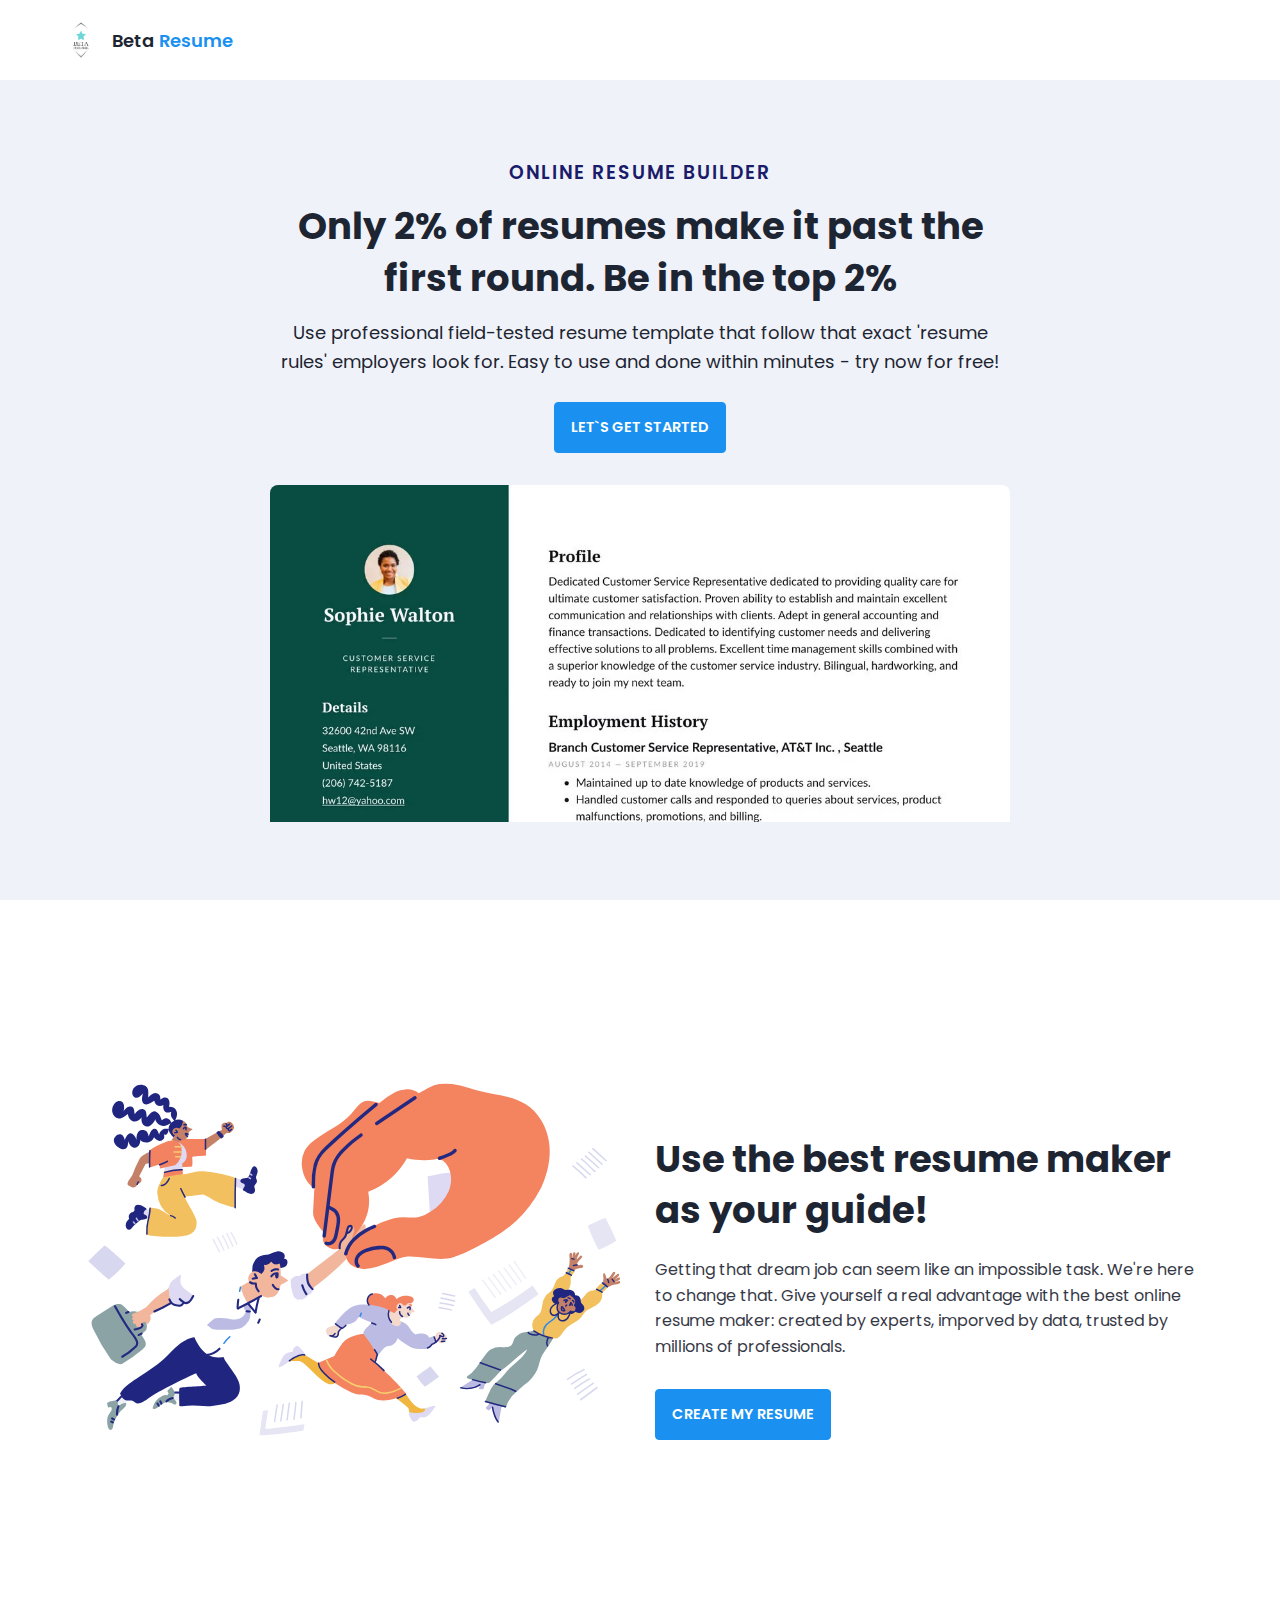
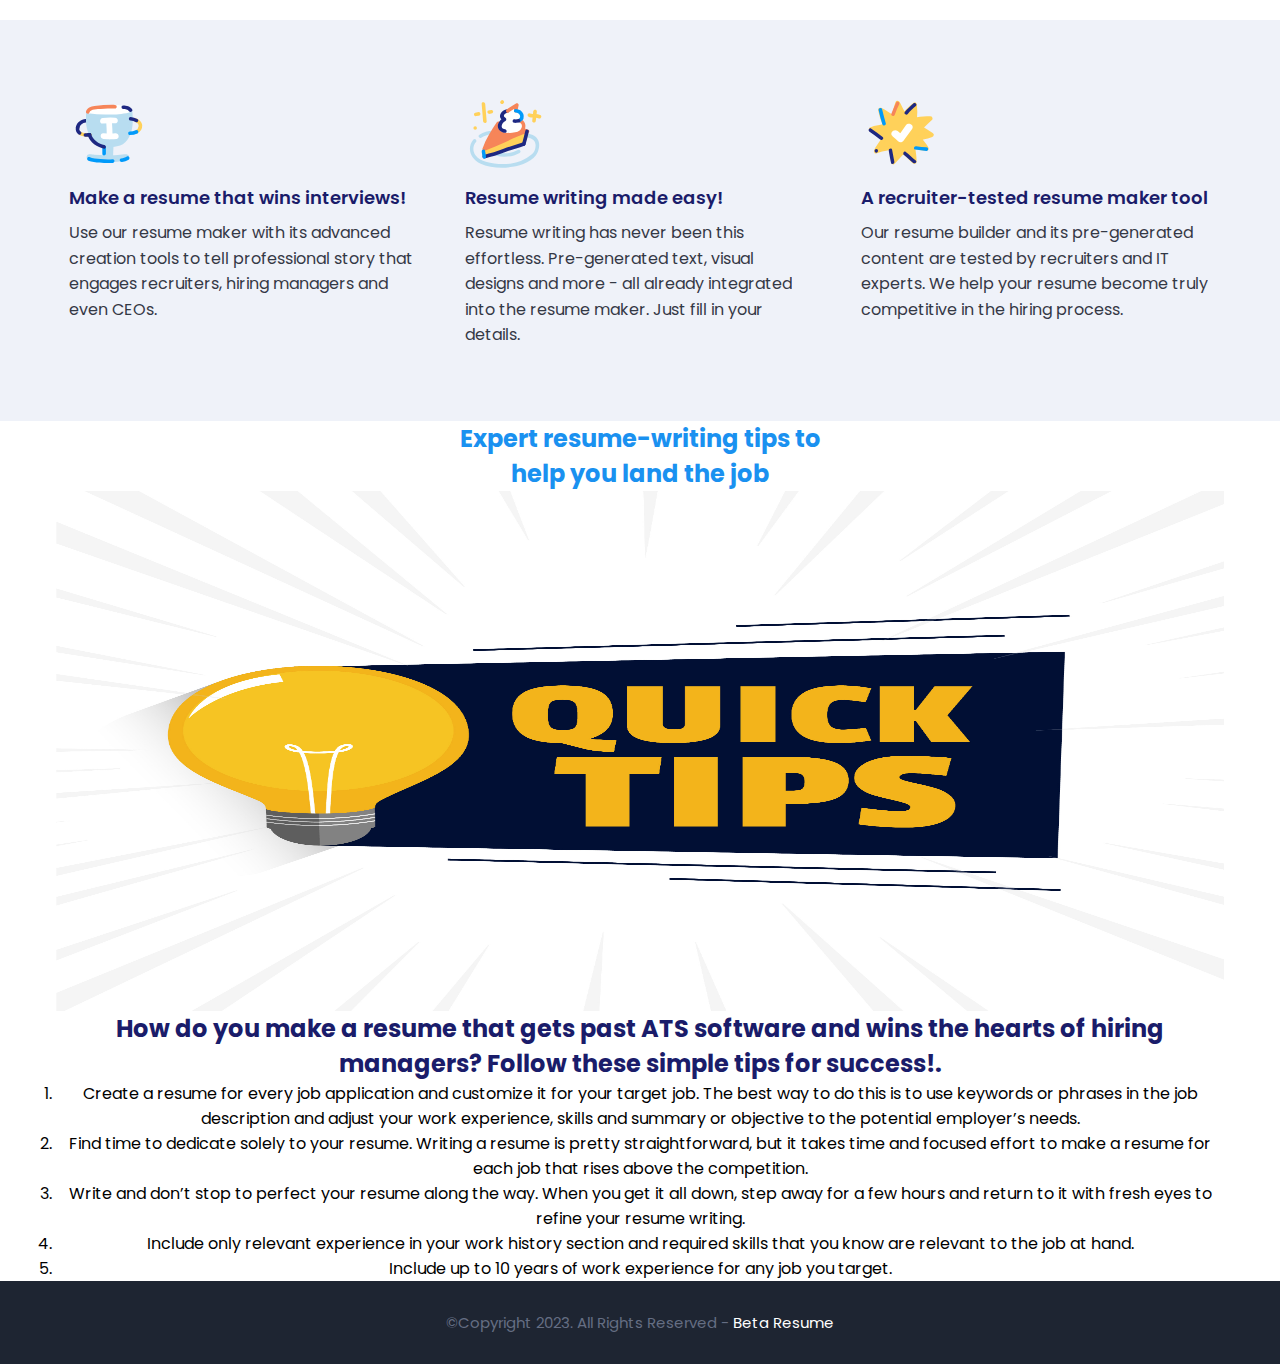
==== index.html @ abdddcf3 "Add files via upload" ====
<!DOCTYPE html>
<html lang="en">

<head>
    <meta charset="utf-8">
    <meta http-equiv="X-UA-Compatible" content="IE=edge">
    <meta name="viewport" content="width=device-width, initial-scale=1.0" />
    <link rel="icon" type="image/png" sizes="32x32" href="/assets/images/favicon-32x32.png" />
    <title>BetaResume</title>
    <!-- bootstrap cdn -->
    <link href="https://cdn.jsdelivr.net/npm/bootstrap@5.3.0-alpha1/dist/css/bootstrap.min.css" rel="stylesheet"
        integrity="sha384-GLhlTQ8iRABdZLl6O3oVMWSktQOp6b7In1Zl3/Jr59b6EGGoI1aFkw7cmDA6j6gD" crossorigin="anonymous" />

        <link href="https://cdn.jsdelivr.net/npm/bootstrap@5.3.0/dist/css/bootstrap.min.css" rel="stylesheet" integrity="sha384-9ndCyUaIbzAi2FUVXJi0CjmCapSmO7SnpJef0486qhLnuZ2cdeRhO02iuK6FUUVM" crossorigin="anonymous">
        <script src="https://cdn.jsdelivr.net/npm/bootstrap@5.3.0/dist/js/bootstrap.bundle.min.js" integrity="sha384-geWF76RCwLtnZ8qwWowPQNguL3RmwHVBC9FhGdlKrxdiJJigb/j/68SIy3Te4Bkz" crossorigin="anonymous"></script>


    <!-- custom css -->
    <link rel="stylesheet" href="assets/css/main.css">
</head>

<body>

    <nav class="navbar bg-white fixed-top">
        <div class="container">
            <div class="navbar-content">
                <div class="brand-and-toggler">
                    <a href="index.html" class="navbar-brand">
                        <img src="assets/images/129697247_padded_logo.png" alt="" class="navbar-brand-icon">
                        <span class="navbar-brand-text">Beta <span>Resume</span>
                    </a>
                    <a href="http://localhost/project/register.php">
                        <!-- <button>Register/ Login </button> --><button type="button"
                            class="btn btn-login btn-primary ms-lg-4 px-4 fs-18 mt-3 mt-lg-0">
                            Register / Login
                        </button>
                    </a>
                </div>
            </div>
        </div>
    </nav>

    <header class="header bg-bright" id="header">
        <div class="container">
            <div class="header-content text-center">
                <h3 class="text-uppercase text-blue-dark fw-6 ls-2">online resume builder</h3>
                <h1 class="lg-title">Only 2% of resumes make it past the first round. Be in the top 2%</h1>
                <p class="text-dark fs-18">Use professional field-tested resume template that follow that exact 'resume
                    rules' employers look for. Easy to use and done within minutes - try now for free!</p>
                <a href="http://localhost/project/register.php" class="btn btn-primary text-uppercase">Let`s get started</a>
                <img src="assets/images/dublin-resume-templates.avif" alt="">
            </div>
        </div>
    </header>

    <div class="section-one">
        <div class="container">
            <div class="section-one-content">
                <div class="section-one-l">
                    <img src="assets/images/visual-0c7080adf17f1f207276f613447c924f667dab34b7ac415cd7ef653172defd0b.svg"
                        alt="">
                </div>
                <div class="section-one-r text-center">
                    <h2 class="lg-title">Use the best resume maker as your guide!</h2>
                    <p class="text">Getting that dream job can seem like an impossible task. We're here to change that.
                        Give yourself a real advantage with the best online resume maker: created by experts, imporved
                        by data, trusted by millions of professionals.</p>
                    <div class="btn-group">
                        <a href="http://localhost/project/register.php" class="btn btn-primary text-uppercase">Create my resume</a>
                        <!-- <a href = "#" class = "btn btn-secondary text-uppercase">watch video</a> -->
                    </div>
                </div>
            </div>
        </div>
    </div>

    <div class="section-two bg-bright">
        <div class="container">
            <div class="section-two-content">
                <div class="section-items">
                    <div class="section-item">
                        <div class="section-item-icon">
                            <img src="assets/images/feature-1-edf4481d69166ac81917d1e40e6597c8d61aa970ad44367ce78049bf830fbda5.svg"
                                alt="">
                        </div>
                        <h5 class="section-item-title">Make a resume that wins interviews!</h5>
                        <p class="text">Use our resume maker with its advanced creation tools to tell professional story
                            that engages recruiters, hiring managers and even CEOs.</p>
                    </div>

                    <div class="section-item">
                        <div class="section-item-icon">
                            <img src="assets/images/feature-2-a7a471bd973c02a55d1b3f8aff578cd3c9a4c5ac4fc74423d94ecc04aef3492b.svg"
                                alt="">
                        </div>
                        <h5 class="section-item-title">Resume writing made easy!</h5>
                        <p class="text">Resume writing has never been this effortless. Pre-generated text, visual
                            designs and more - all already integrated into the resume maker. Just fill in your details.
                        </p>
                    </div>

                    <div class="section-item">
                        <div class="section-item-icon">
                            <img src="assets/images/feature-3-4e87a82f83e260488c36f8105e26f439fdc3ee5009372bb5e12d9421f32eabdd.svg"
                                alt="">
                        </div>
                        <h5 class="section-item-title">A recruiter-tested resume maker tool</h5>
                        <p class="text">Our resume builder and its pre-generated content are tested by recruiters and IT
                            experts. We help your resume  become truly competitive in the hiring process.</p>
                    </div>
                </div>
            </div>
        </div>
    </div>


    <section>
        <div class="container pb-5 mb-5 pt-5">
            <div class="row section-title text-center">
                <div class="col-12">
                    <h2 class="display-3 text-blue fw-bold pt-5 pb-5">
                        Expert resume-writing tips to <br> help you land the job
                    </h2>
                    <div class="clearfix">
                        <img src="/assets/images/34085583_sl_091620_35180_40.jpg"
                            class="col-md-6 float-md-end mb-3 ms-md-3" alt="img">

                        <h2 class="expert">
                            How do you make a resume that gets past ATS software and wins the hearts of hiring
                            managers? Follow these simple tips for success!.
                        </h2>
                        <ol>
                            <li>
                                Create a resume for every job application and customize it for your target job. The
                                best way to do this is to use keywords or phrases in the job description and adjust
                                your work experience, skills and summary or objective to the potential employer’s
                                needs.
                            </li>
                            <li class="pt-5">
                                Find time to dedicate solely to your resume. Writing a resume is pretty
                                straightforward, but it takes time and focused effort to make a resume for each job
                                that rises above the competition.
                            </li>
                            <li class="pt-5">
                                Write and don’t stop to perfect your resume along the way. When you get it all down,
                                step away for a few hours and return to it with fresh eyes to refine your resume
                                writing.
                            </li>
                            <li class="pt-5">
                                Include only relevant experience in your work history section and required skills
                                that you know are relevant to the job at hand.
                            </li>
                            <li class="pt-5">
                                Include up to 10 years of work experience for any job you target.
                            </li>
                        </ol>


                    </div>
                </div>
            </div>
        </div>
    </section>


    <footer class="footer bg-dark">
        <div class="container">
            <div class="footer-content text-center">
                <p class="fs-15">&copy;Copyright 2023. All Rights Reserved - <span>Beta Resume</span></p>
            </div>
        </div>
    </footer>

    <script>
        function myFunction() {
            window.location.href = "http://programminghead.com";
        }
    </script>

</body>

</html>
---- assets/css/main.css ----
@import url('https://fonts.googleapis.com/css2?family=Manrope:wght@200;300;400;500;600;700;800&family=Poppins:ital,wght@0,100;0,200;0,300;0,400;0,500;0,600;0,700;0,800;0,900;1,100;1,200;1,300;1,400;1,500;1,600;1,700;1,800;1,900&display=swap');

:root {
    --clr-blue: #1A91F0;
    --clr-blue-mid: #1170CD;
    --clr-blue-dark: #1A1C6A;
    --clr-white: #fff;
    --clr-bright: #EFF2F9;
    --clr-dark: #1e2532;
    --clr-black: #000;
    --clr-grey: #656e83;
    --clr-green: #084C41;
    --font-poppins: 'Poppins', sans-serif;
    --font-manrope: 'Manrope', sans-serif;
    ;
    --transition: all 300ms ease-in-out;
    
}

* {
    padding: 0;
    margin: 0;
    box-sizing: border-box;
}

html {
    font-size: 10px;
}

body {
    font-size: 1.6rem;
    font-family: var(--font-poppins);
}

button {
    border: none;
    background-color: transparent;
    outline: 0;
    cursor: pointer;
    font-family: inherit;
}

img {
    width: 100%;
    display: block;
}

a {
    text-decoration: none;
    color: #1A91F0;
}

/* fonts */
.font-poppins {
    font-family: var(--font-poppins);
}

.font-manrope {
    font-family: var(--font-manrope);
}

/* text colors */
.text-blue {
    color: var(--clr-blue);
}

.text-blue-mid {
    color: var(--clr-blue-mid);
}

.text-blue-dark {
    color: var(--clr-blue-dark);
}

.text-bright {
    color: var(--clr-bright);
}

.text-dark {
    color: var(--clr-dark);
}

.text-grey {
    color: var(--clr-grey);
}

.text-white {
    color: var(--clr-white);
}

/* backgrounds */
.bg-blue {
    background-color: var(--clr-blue);
}

.bg-blue-mid {
    background-color: var(--clr-blue-mid);
}

.bg-blue-dark {
    background-color: var(--clr-blue-dark);
}

.bg-bright {
    background-color: var(--clr-bright);
}

.bg-dark {
    background-color: var(--clr-dark);
}

.bg-grey {
    background-color: var(--clr-grey);
}

.bg-white {
    background-color: var(--clr-white);
}

.bg-black {
    background-color: var(--clr-black);
}

.bg-green {
    background-color: var(--clr-green);
}

.text-center {
    text-align: center;
}

.text-left {
    text-align: left;
}

.text-right {
    text-align: right;
}

.text-uppercase {
    text-transform: uppercase;
}

.text-lowercase {
    text-transform: lowercase;
}

.text-capitalize {
    text-transform: capitalize;
}

.text {
    color: var(--clr-dark);
    opacity: 0.9;
    margin: 2rem 0;
    line-height: 1.6;
}

.fw-2 {
    font-weight: 200;
}

.fw-3 {
    font-weight: 300;
}

.fw-4 {
    font-weight: 400;
}

.fw-5 {
    font-weight: 500;
}

.fw-6 {
    font-weight: 600;
}

.fw-7 {
    font-weight: 700;
}

.fw-8 {
    font-weight: 800;
}

.fs-13 {
    font-size: 13px;
}

.fs-14 {
    font-size: 14px;
}

.fs-15 {
    font-size: 15px;
}

.fs-16 {
    font-size: 16px;
}

.fs-17 {
    font-size: 17px;
}

.fs-18 {
    font-size: 18px;
}

.fs-19 {
    font-size: 19px;
}

.fs-20 {
    font-size: 20px;
}

.fs-21 {
    font-size: 21px;
}

.fs-22 {
    font-size: 22px;
}

.fs-23 {
    font-size: 23px;
}

.fs-24 {
    font-size: 24px;
}

.fs-25 {
    font-size: 25px;
}

.ls-1 {
    letter-spacing: 1px;
}

.ls-2 {
    letter-spacing: 2px;
}

.container {
    max-width: 1200px;
    margin: 0 auto;
    padding: 0 1.6rem;
}

/* bars button */
.bars {
    display: flex;
    flex-direction: column;
    justify-content: space-between;
    height: 16.5px;
    width: 25px;
}

.bars .bar {
    width: 100%;
    height: 2px;
    background-color: var(--clr-blue);
    transition: var(--transition);
}

.bars:hover .bar {
    background-color: var(--clr-dark);
}

/* buttons */
.btn {
    font-size: 14.5px;
    font-weight: 600;
    padding: 1.4rem 1.6rem;
    border-radius: 4px;
    display: inline-block;
}

.btn-primary {
    background-color: var(--clr-blue);
    color: var(--clr-white);
    border: 1px solid var(--clr-blue);
    transition: var(--transition);
}

.btn-primary:hover {
    background-color: transparent;
    color: var(--clr-dark);
    border-color: var(--clr-grey);
}

.btn-secondary {
    background-color: transparent;
    color: var(--clr-dark);
    border: 1px solid var(--clr-grey);
    transition: var(--transition);
}

.btn-secondary:hover {
    background-color: var(--clr-blue);
    color: var(--clr-white);
    border-color: var(--clr-blue);
}

.btn-group button:first-child,
.btn-group a:first-child {
    margin-right: 1rem !important;
}

/* navbar part */
.navbar {
    height: 80px;
    display: flex;
    align-items: center;
    box-shadow: rgba(0, 0, 0, 0.08) 0px 3px 8px;
}

.navbar .container {
    width: 100%;
}

.navbar-brand {
    display: flex;
    align-items: center;
    justify-content: flex-start;
    font-size: 1.8rem;
}

.navbar-brand-text {
    color: var(--clr-dark);
    font-weight: 600;
}

.navbar-brand-text span {
    color: var(--clr-blue);
}

.navbar-brand-icon {
    width: 25px;
    margin-right: 6px;
    opacity: 0.8;
}

.navbar-content button {
    position: relative;
    left: 900px;
}

.brand-and-toggler {
    display: flex;
    align-items: center;
    justify-content: space-between;
}

.brand-and-toggler img {
    width: 50px;
}

.header {
    min-height: calc(100vh - 80px);
    display: flex;
    flex-direction: column;
    align-items: center;
    justify-content: center;
}

.header-content {
    max-width: 740px;
    margin-right: auto;
    margin-left: auto;
}

.header-content img {
    max-width: 760px;
    border-top-right-radius: 8px;
    border-top-left-radius: 8px;
    margin-top: 3.2rem;
}

.lg-title {
    margin: 1.4rem 0;
    font-size: 37px;
    line-height: 1.4;
    color: var(--clr-dark);
}

.header-content p {
    margin-bottom: 2.6rem;
    line-height: 1.6;
}


/* section one */
.section-one {
    padding: 64px 0;
    min-height: 80vh;
    display: flex;
    align-items: center;
}

.section-one-l img {
    max-width: 545px;
    margin-right: auto;
    margin-left: auto;
}

.section-one-r {
    margin-top: 4rem;
}

.section-one .btn-group {
    margin-top: 2rem;
}

.section-one-r {
    max-width: 545px;
    margin-right: auto;
    margin-left: auto;
}

.section-one-r .btn-group {
    margin-top: 3rem;
}

/* section two */
.section-two {
    padding: 64px 0;
}

.section-two .section-items {
    display: grid;
    gap: 2rem;
}

.section-two .section-item {
    max-width: 350px;
    text-align: center;
    margin-right: auto;
    margin-left: auto;
}

.section-two .section-item-icon {
    margin: 1rem 0;
}

.section-two .section-item-icon img {
    width: 80px;
    margin-right: auto;
    margin-left: auto;
}

.section-two .section-item-title {
    color: var(--clr-blue-dark);
    font-size: 1.8rem;
    font-weight: 600;
}

.section-two .text {
    margin: 0.9rem 0;
}

.clearfix ul {
    font-size: 16px;

}

.clearfix img {
    height: 520px;

}

.faq-img {
    width: 30%;
    padding-bottom: 20px;
}

/* footer */
.footer {
    padding: 3rem 0;
}

.footer-content p {
    color: var(--clr-grey);
}

.footer-content p span {
    color: var(--clr-white);
}

/* media queries */
@media screen and (min-width: 768px) {
    .section-two .section-items {
        grid-template-columns: repeat(2, 1fr);
    }
}

@media screen and (min-width: 992px) {
    .section-one-content {
        display: grid;
        grid-template-columns: repeat(2, 1fr);
        column-gap: 3rem;
    }

    .section-one-r {
        text-align: left;
    }

    .section-two .section-items {
        grid-template-columns: repeat(3, 1fr);
    }

    .section-two .section-item {
        text-align: left;
    }

    .section-two .section-item-icon img {
        margin-left: 0;
    }
}



/* resume page */
#about-sc {
    padding: 64px 0;
}

.cv-form-row-title {
    background-color: var(--clr-dark);
    padding: 0.8rem 1.6rem;
    margin-bottom: 2rem;
}

.cv-form-row-title h3 {
    color: var(--clr-white);
    font-weight: 500;
    text-transform: uppercase;
    letter-spacing: 1.5px;
    font-size: 1.7rem;
}

.cv-form-blk {
    margin: 3rem 0;
}

.cv-form-row {
    padding: 3rem 2rem 0 2rem;
    border: 1px solid rgba(0, 0, 0, 0.08);
    margin-bottom: 1rem;
    position: relative;
}

textarea {
    resize: none;
}

.form-elem {
    margin-bottom: 3rem;
    position: relative;
}

.form-label {
    display: block;
    font-weight: 600;
    font-size: 14px;
    color: var(--clr-dark);
    margin-bottom: 0.5rem;
}

.form-control {
    border-radius: none;
    border: 1px solid rgba(0, 0, 0, 0.1);
    font-size: 14px;
    padding: 0.8rem 1.6rem;
    font-family: inherit;
    width: 100%;
    outline: 0;
    transition: var(--transition);
}

.form-control:focus {
    border-color: rgba(0, 0, 0, 0.3);
}

.form-text {
    color: #ca0b00;
    font-size: 12px;
    position: absolute;
    letter-spacing: 0.5px;
    top: calc(100% + 2px);
    left: 0;
    width: 100%;
}

.cols-3,
.cols-2 {
    display: grid;
}

.repeater-add-btn {
    width: 25px;
    height: 25px;
    background-color: var(--clr-blue-mid);
    font-size: 1.6rem;
    color: var(--clr-white);
    margin: 1rem 0;
}

.repeater-remove-btn {
    position: absolute;
    top: 10px;
    right: 10px;
    z-index: 999;
    width: 25px;
    height: 25px;
    border-radius: 50%;
    background-color: #ca0b00;
    color: var(--clr-white);
    font-size: 1.6rem;
}

/* preview section */
.preview-cnt {
    border-radius: 5px;
    display: grid;
    grid-template-columns: 32% auto;
    box-shadow: rgba(149, 157, 165, 0.2) 0px 8px 24px;
    overflow: hidden;
}

.preview-cnt-l {
    padding: 3rem 3rem 2rem 3rem;
}

.preview-cnt-r {
    padding: 3rem 3rem 3rem 4rem;
}

.preview-cnt-l .preview-blk:nth-child(1) {
    text-align: center;
}

.preview-image {
    width: 120px;
    height: 120px;
    border-radius: 50%;
    overflow: hidden;
    margin-right: auto;
    margin-left: auto;
}

.preview-image img {
    width: 100%;
    height: 100%;
    object-fit: cover;
}

.preview-item-name {
    font-size: 1.8rem;
    font-weight: 600;
    margin: 1.8rem 0;
    position: relative;
}

.preview-item-name::after {
    position: absolute;
    content: "";
    bottom: -10px;
    width: 50px;
    height: 1.5px;
    background-color: rgba(255, 255, 255, 0.5);
    left: 50%;
    transform: translateX(-50%);
}

.preview-blk {
    padding: 1rem 0;
    margin-bottom: 1rem;
}

.preview-blk-title h4 {
    text-transform: uppercase;
    letter-spacing: 0.5px;
    border-bottom: 0.5px solid rgba(0, 0, 0, 0.08);
    padding-bottom: 0.5rem;
}

.preview-blk-title {
    margin-bottom: 1rem;
}

.preview-blk-list .preview-item {
    font-size: 1.5rem;
    margin-bottom: 0.2rem;
    opacity: 0.95;
}

.preview-cnt-r .preview-blk-title {
    color: var(--clr-dark);
}

.preview-cnt-r .preview-blk-list .preview-item {
    margin-top: 1.8rem;
}


.achievements-items.preview-blk-list .preview-item span:first-child,
.educations-items.preview-blk-list .preview-item span:first-child,
.experiences-items.preview-blk-list .preview-item span:first-child {
    display: block;
    font-weight: 600;
    margin-bottom: 1rem;
    background-color: rgba(0, 0, 0, 0.03);
}

.educations-items.preview-blk-list .preview-item span:nth-child(2),
.experiences-items.preview-blk-list .preview-item span:nth-child(2) {
    font-weight: 600;
    margin-right: 1rem;
}

.educations-items.preview-blk-list .preview-item span:nth-child(3),
.experiences-items.preview-blk-list .preview-item span:nth-child(3) {
    font-style: italic;
    margin-right: 1rem;
}

.educations-items.preview-blk-list .preview-item span:nth-child(4),
.educations-items.preview-blk-list .preview-item span:nth-child(5),
.experiences-items.preview-blk-list .preview-item span:nth-child(4),
.experiences-items.preview-blk-list .preview-item span:nth-child(5) {
    margin-right: 1rem;
    background-color: var(--clr-green);
    color: var(--clr-white);
    padding: 0 1rem;
    border-radius: 0.6rem;
}

.educations-items.preview-blk-list .preview-item span:nth-child(6),
.experiences-items.preview-blk-list .preview-item span:nth-child(6) {
    font-size: 12px;
    display: block;
    opacity: 0.8;
    margin-top: 1rem;
}

.projects-items.preview-blk-list .preview-item span {
    display: block;
}


.expert {
    color: #1A1C6A;
}



/* media queries */

@media screen and (min-width: 768px) {
    .cols-3 {
        grid-template-columns: repeat(3, 1fr);
        column-gap: 2rem;
    }

    .cols-2 {
        grid-template-columns: repeat(2, 1fr);
        column-gap: 2rem;
    }
}

@media screen and (max-width:992px) {
    .section-title .display-6 {
        font-size: 45px;
    }

    .navbar-content button {
        position: relative;
        left: 230px;
    }
}

@media screen and (min-width: 992px) {
    .cv-form-row {
        padding: 3rem 3rem 0rem 3rem;
    }

    .cols-3 {
        grid-template-columns: repeat(3, 1fr);
    }

}

.print-btn-sc {
    margin: 2rem 0 6rem 0;
}

/* print section */
@media print {
    body * {
        visibility: hidden;
    }

    .non_print_area {
        display: none;
    }

    .print_area,
    .print_area * {
        visibility: visible;
    }

    .print_area {
        width: 100%;
        position: absolute;
        left: 0;
        top: 0;
        overflow: hidden;
    }
}
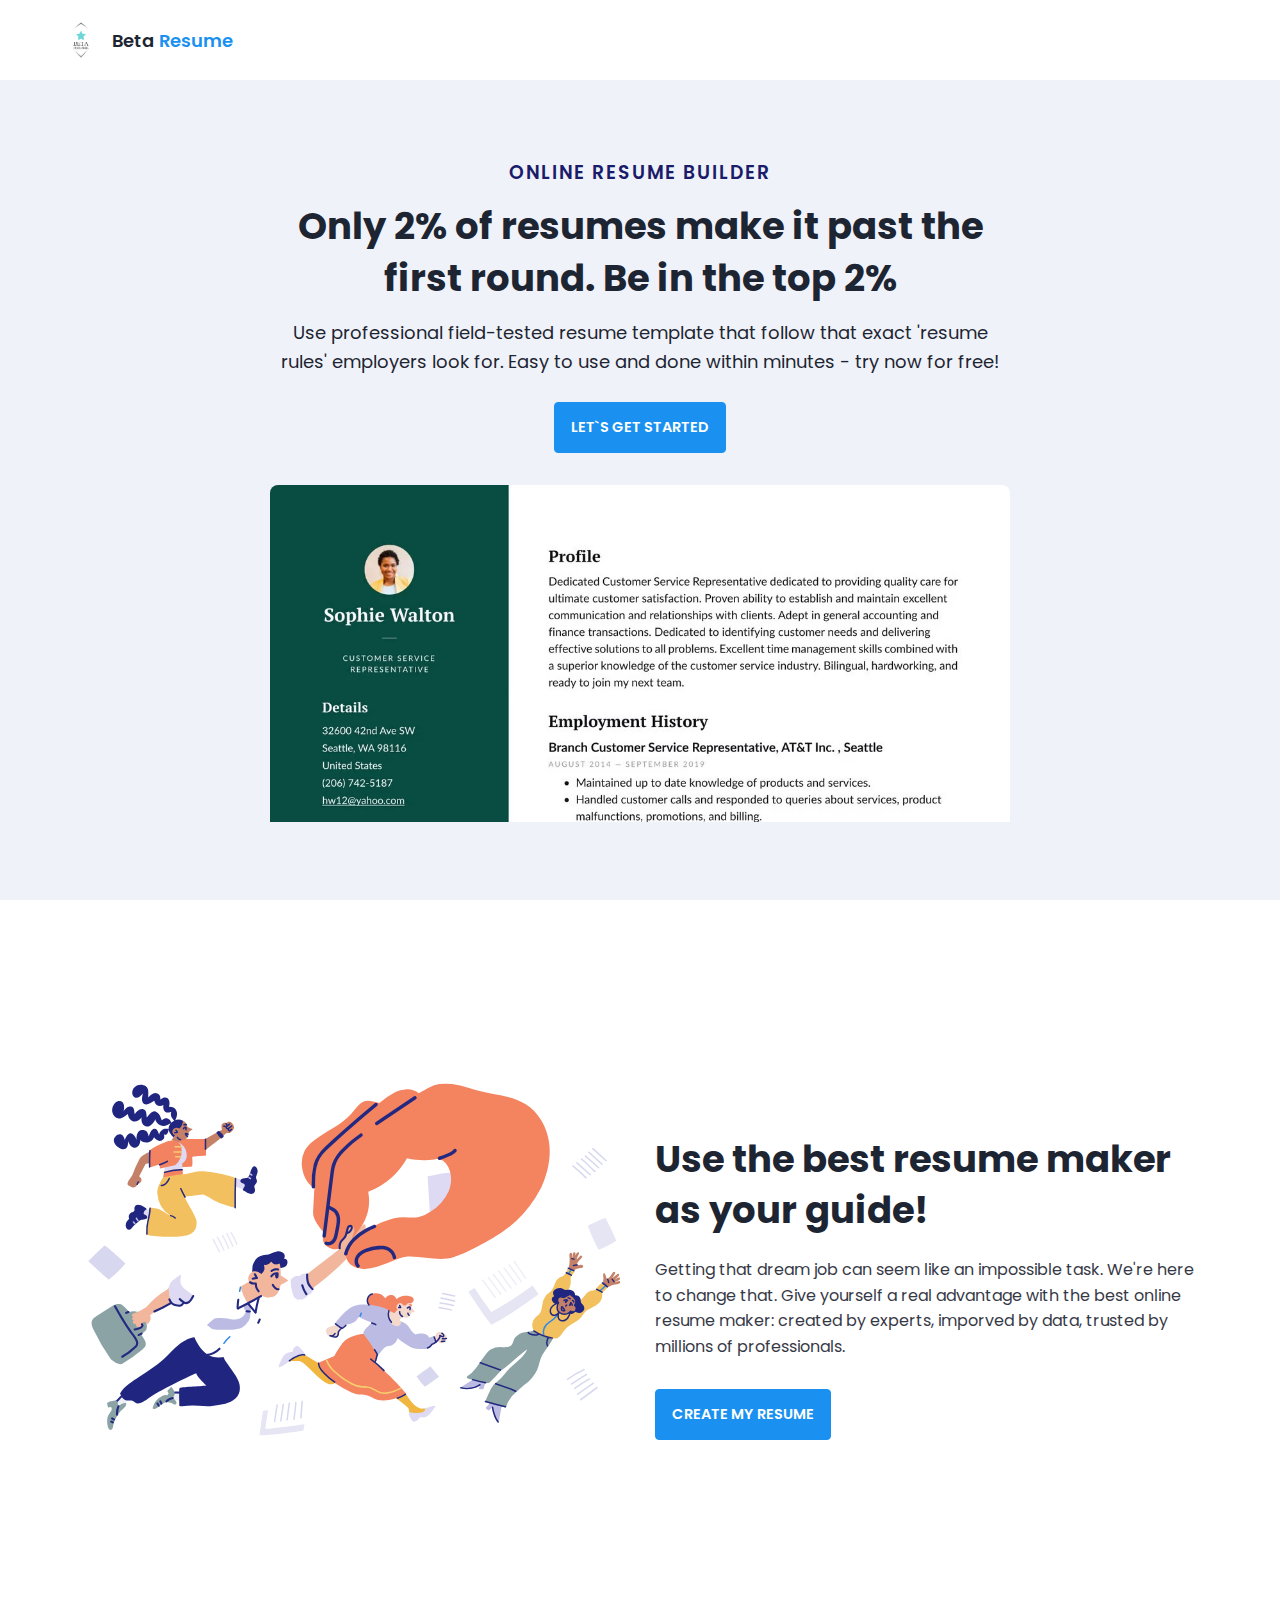
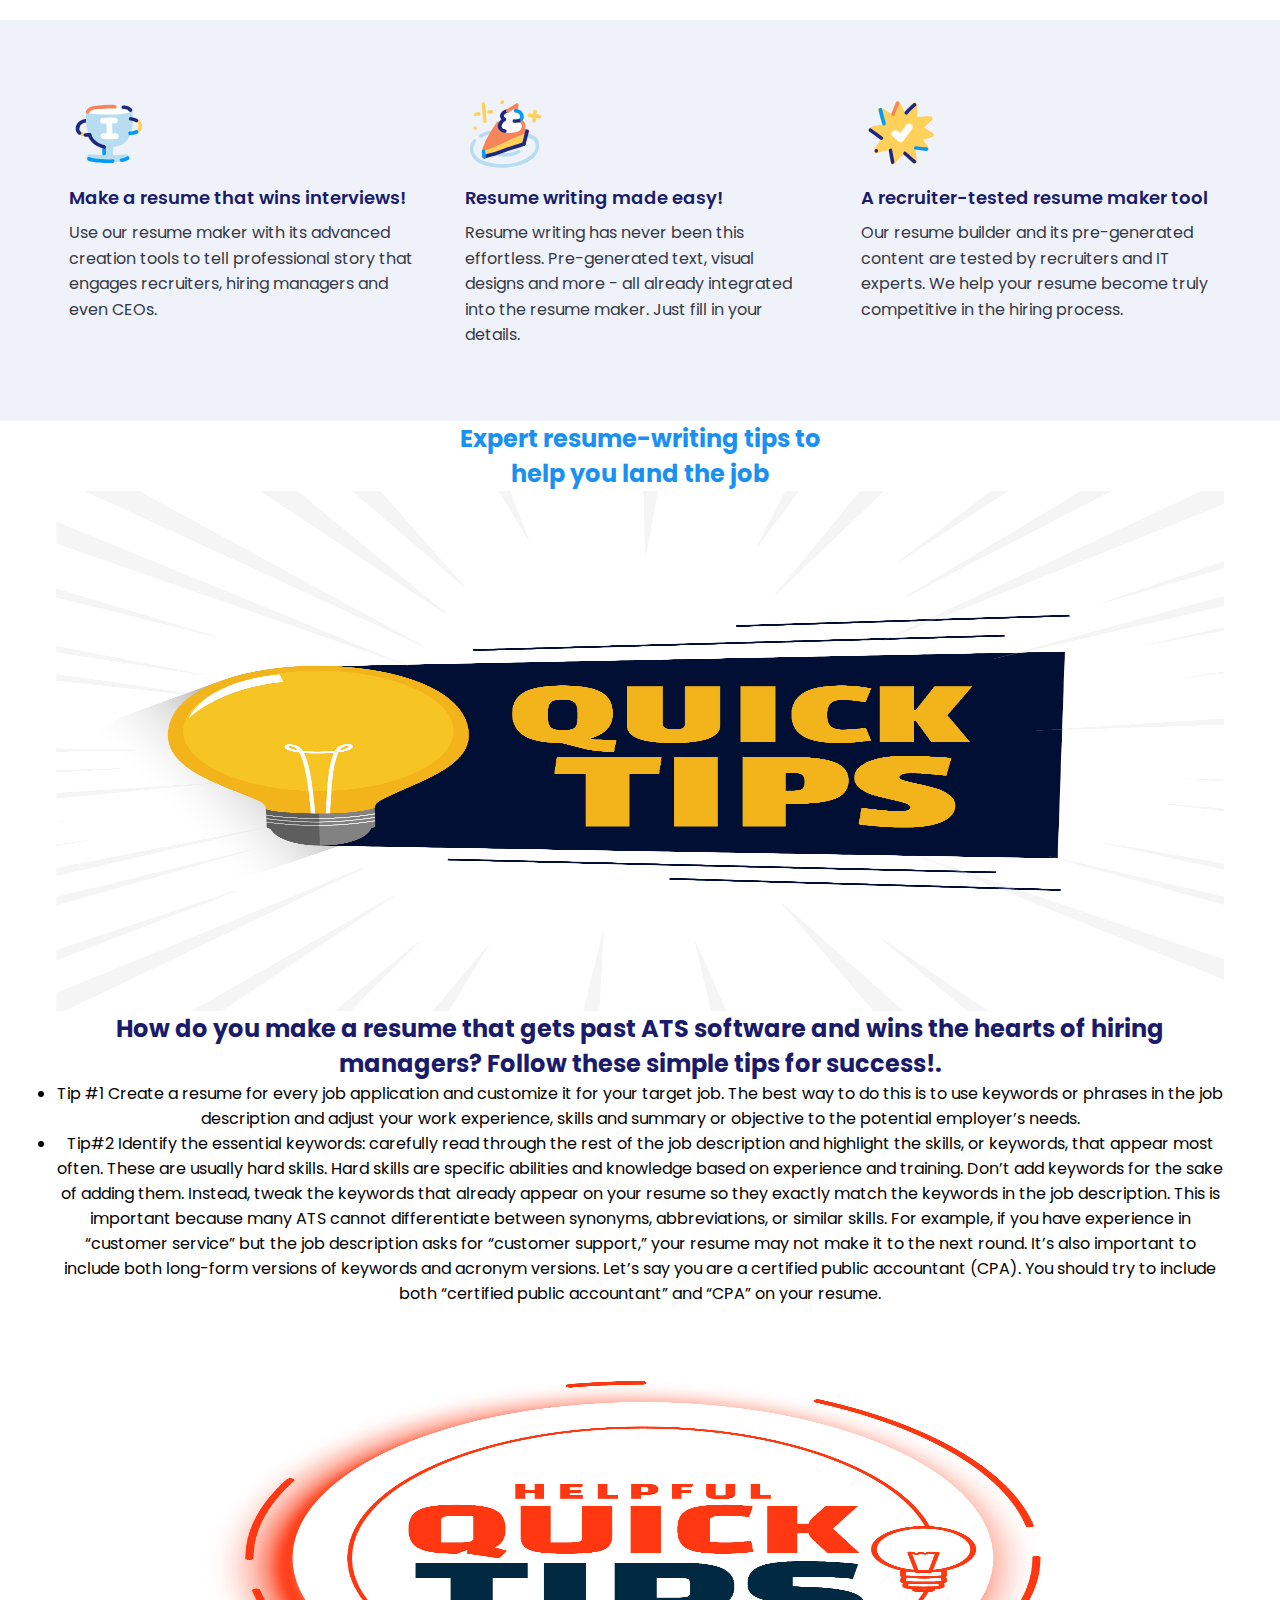
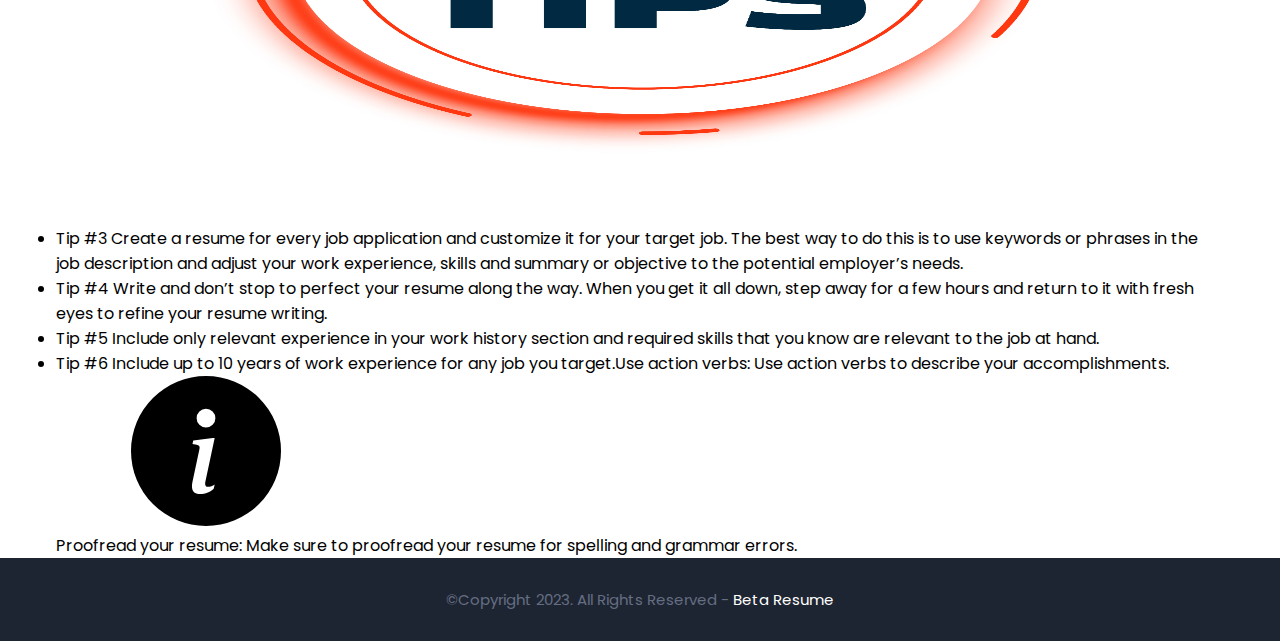
==== commit f34554fd: "Update index.html" ====
--- a/index.html
+++ b/index.html
@@ -11,8 +11,11 @@
     <link href="https://cdn.jsdelivr.net/npm/bootstrap@5.3.0-alpha1/dist/css/bootstrap.min.css" rel="stylesheet"
         integrity="sha384-GLhlTQ8iRABdZLl6O3oVMWSktQOp6b7In1Zl3/Jr59b6EGGoI1aFkw7cmDA6j6gD" crossorigin="anonymous" />
 
-        <link href="https://cdn.jsdelivr.net/npm/bootstrap@5.3.0/dist/css/bootstrap.min.css" rel="stylesheet" integrity="sha384-9ndCyUaIbzAi2FUVXJi0CjmCapSmO7SnpJef0486qhLnuZ2cdeRhO02iuK6FUUVM" crossorigin="anonymous">
-        <script src="https://cdn.jsdelivr.net/npm/bootstrap@5.3.0/dist/js/bootstrap.bundle.min.js" integrity="sha384-geWF76RCwLtnZ8qwWowPQNguL3RmwHVBC9FhGdlKrxdiJJigb/j/68SIy3Te4Bkz" crossorigin="anonymous"></script>
+    <link href="https://cdn.jsdelivr.net/npm/bootstrap@5.3.0/dist/css/bootstrap.min.css" rel="stylesheet"
+        integrity="sha384-9ndCyUaIbzAi2FUVXJi0CjmCapSmO7SnpJef0486qhLnuZ2cdeRhO02iuK6FUUVM" crossorigin="anonymous">
+    <script src="https://cdn.jsdelivr.net/npm/bootstrap@5.3.0/dist/js/bootstrap.bundle.min.js"
+        integrity="sha384-geWF76RCwLtnZ8qwWowPQNguL3RmwHVBC9FhGdlKrxdiJJigb/j/68SIy3Te4Bkz"
+        crossorigin="anonymous"></script>
 
 
     <!-- custom css -->
@@ -47,7 +50,8 @@
                 <h1 class="lg-title">Only 2% of resumes make it past the first round. Be in the top 2%</h1>
                 <p class="text-dark fs-18">Use professional field-tested resume template that follow that exact 'resume
                     rules' employers look for. Easy to use and done within minutes - try now for free!</p>
-                <a href="http://localhost/project/register.php" class="btn btn-primary text-uppercase">Let`s get started</a>
+                <a href="http://localhost/project/register.php" class="btn btn-primary text-uppercase">Let`s get
+                    started</a>
                 <img src="assets/images/dublin-resume-templates.avif" alt="">
             </div>
         </div>
@@ -66,7 +70,8 @@
                         Give yourself a real advantage with the best online resume maker: created by experts, imporved
                         by data, trusted by millions of professionals.</p>
                     <div class="btn-group">
-                        <a href="http://localhost/project/register.php" class="btn btn-primary text-uppercase">Create my resume</a>
+                        <a href="http://localhost/project/register.php" class="btn btn-primary text-uppercase">Create my
+                            resume</a>
                         <!-- <a href = "#" class = "btn btn-secondary text-uppercase">watch video</a> -->
                     </div>
                 </div>
@@ -106,7 +111,7 @@
                         </div>
                         <h5 class="section-item-title">A recruiter-tested resume maker tool</h5>
                         <p class="text">Our resume builder and its pre-generated content are tested by recruiters and IT
-                            experts. We help your resume  become truly competitive in the hiring process.</p>
+                            experts. We help your resume become truly competitive in the hiring process.</p>
                     </div>
                 </div>
             </div>
@@ -115,7 +120,7 @@
 
 
     <section>
-        <div class="container pb-5 mb-5 pt-5">
+        <div class="container  mb-5 pt-5">
             <div class="row section-title text-center">
                 <div class="col-12">
                     <h2 class="display-3 text-blue fw-bold pt-5 pb-5">
@@ -129,31 +134,76 @@
                             How do you make a resume that gets past ATS software and wins the hearts of hiring
                             managers? Follow these simple tips for success!.
                         </h2>
-                        <ol>
-                            <li>
+                        <ul>
+                            <li> Tip #1
                                 Create a resume for every job application and customize it for your target job. The
                                 best way to do this is to use keywords or phrases in the job description and adjust
                                 your work experience, skills and summary or objective to the potential employer’s
                                 needs.
-                            </li>
-                            <li class="pt-5">
-                                Find time to dedicate solely to your resume. Writing a resume is pretty
-                                straightforward, but it takes time and focused effort to make a resume for each job
-                                that rises above the competition.
-                            </li>
-                            <li class="pt-5">
+
+                            </li>
+                            <li class="pt-5"> Tip#2
+                                Identify the essential keywords: carefully read through the rest of the job description
+                                and highlight the skills, or keywords, that appear most often.
+
+                                These are usually hard skills. Hard skills are specific abilities and knowledge based on
+                                experience and training.
+                                Don’t add keywords for the sake of adding them. Instead, tweak the keywords that
+                                already appear on your resume so they exactly match the keywords in the job description.
+                                This is important because many ATS cannot differentiate between synonyms, abbreviations,
+                                or similar skills.
+
+                                For example, if you have experience in “customer service” but the job description asks
+                                for “customer support,” your resume may not make it to the next round.
+
+                                It’s also important to include both long-form versions of keywords and acronym versions.
+                                Let’s say you are a certified public accountant (CPA). You should try to include both
+                                “certified public accountant” and “CPA” on your resume.
+                            </li>
+
+                        </ul>
+
+
+                    </div>
+                </div>
+            </div>
+        </div>
+    </section>
+
+    <section>
+        <div class="container  mb-5 ">
+            <div class="row section-title ">
+                <div class="col-12">
+
+                    <div class="clearfix">
+                        <img src="/assets/images/15704772_SL_091620_35180_18.jpg"
+                            class="col-md-6 float-md-end mb-3 ms-md-3" alt="img">
+
+                        <ul>
+                            <li> Tip #3
+                                Create a resume for every job application and customize it for your target job. The
+                                best way to do this is to use keywords or phrases in the job description and adjust
+                                your work experience, skills and summary or objective to the potential employer’s
+                                needs.
+
+                            </li>
+
+                            <li class="pt-5"> Tip #4
                                 Write and don’t stop to perfect your resume along the way. When you get it all down,
                                 step away for a few hours and return to it with fresh eyes to refine your resume
                                 writing.
                             </li>
-                            <li class="pt-5">
+                            <li class="pt-5"> Tip #5
                                 Include only relevant experience in your work history section and required skills
                                 that you know are relevant to the job at hand.
                             </li>
-                            <li class="pt-5">
-                                Include up to 10 years of work experience for any job you target.
-                            </li>
-                        </ol>
+                            <li class="pt-5"> Tip #6
+                                Include up to 10 years of work experience for any job you target.Use action verbs: Use
+                                action verbs to describe your accomplishments.
+                            </li>
+
+
+                        </ul>
 
 
                     </div>
@@ -161,6 +211,38 @@
             </div>
         </div>
     </section>
+
+    <div class="container">
+
+        <svg xmlns="http://www.w3.org/2000/svg" style="display: none;">
+            <symbol id="check-circle-fill" viewBox="0 0 16 16">
+                <path
+                    d="M16 8A8 8 0 1 1 0 8a8 8 0 0 1 16 0zm-3.97-3.03a.75.75 0 0 0-1.08.022L7.477 9.417 5.384 7.323a.75.75 0 0 0-1.06 1.06L6.97 11.03a.75.75 0 0 0 1.079-.02l3.992-4.99a.75.75 0 0 0-.01-1.05z" />
+            </symbol>
+            <symbol id="info-fill" viewBox="0 0 16 16">
+                <path
+                    d="M8 16A8 8 0 1 0 8 0a8 8 0 0 0 0 16zm.93-9.412-1 4.705c-.07.34.029.533.304.533.194 0 .487-.07.686-.246l-.088.416c-.287.346-.92.598-1.465.598-.703 0-1.002-.422-.808-1.319l.738-3.468c.064-.293.006-.399-.287-.47l-.451-.081.082-.381 2.29-.287zM8 5.5a1 1 0 1 1 0-2 1 1 0 0 1 0 2z" />
+            </symbol>
+            <symbol id="exclamation-triangle-fill" viewBox="0 0 16 16">
+                <path
+                    d="M8.982 1.566a1.13 1.13 0 0 0-1.96 0L.165 13.233c-.457.778.091 1.767.98 1.767h13.713c.889 0 1.438-.99.98-1.767L8.982 1.566zM8 5c.535 0 .954.462.9.995l-.35 3.507a.552.552 0 0 1-1.1 0L7.1 5.995A.905.905 0 0 1 8 5zm.002 6a1 1 0 1 1 0 2 1 1 0 0 1 0-2z" />
+            </symbol>
+        </svg>
+
+        <div class="alert alert-primary d-flex align-items-center" role="alert">
+            <svg class="bi flex-shrink-0 me-2" role="img" aria-label="Info:">
+                <use xlink:href="#info-fill" />
+            </svg>
+            <div>
+                Proofread your resume: Make sure to proofread your resume for spelling and grammar
+                errors.
+            </div>
+        </div>
+    </div>
+
+    </div>
+
+
 
 
     <footer class="footer bg-dark">
@@ -179,4 +261,4 @@
 
 </body>
 
-</html>+</html>
